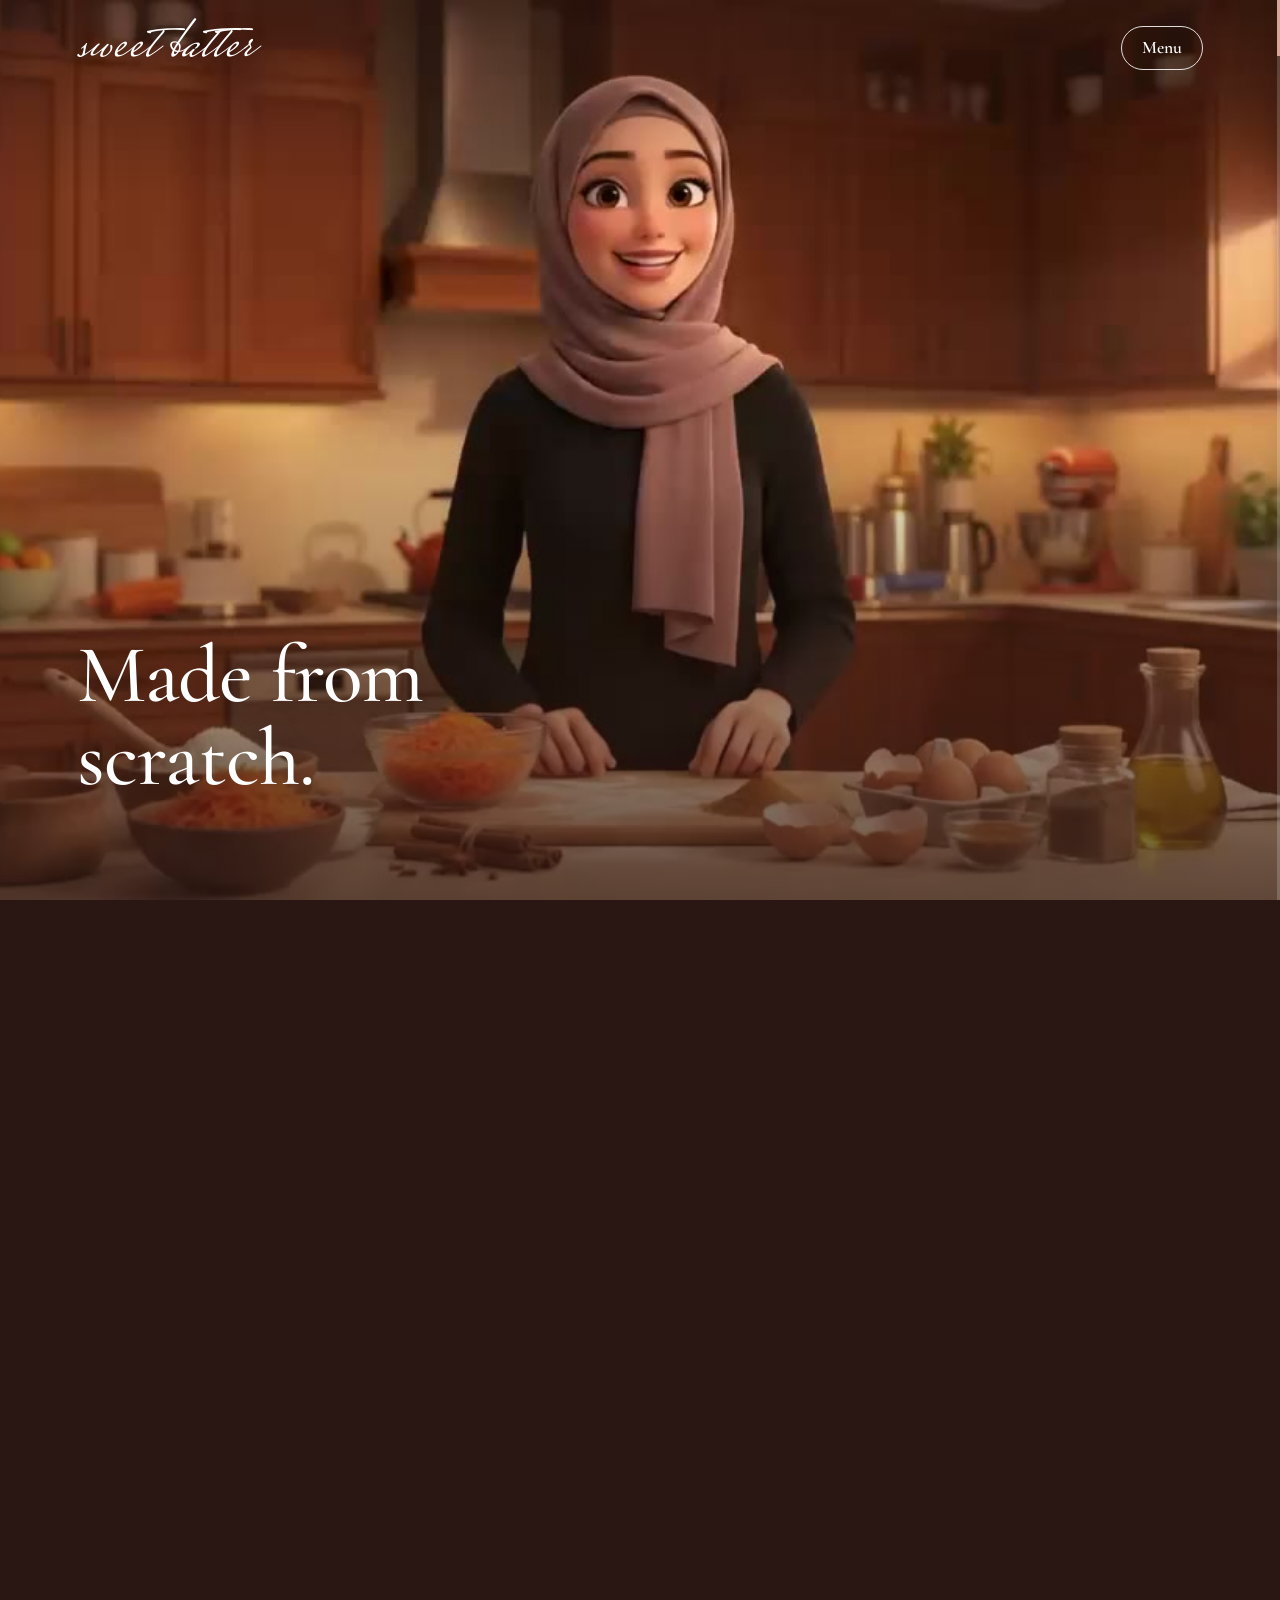
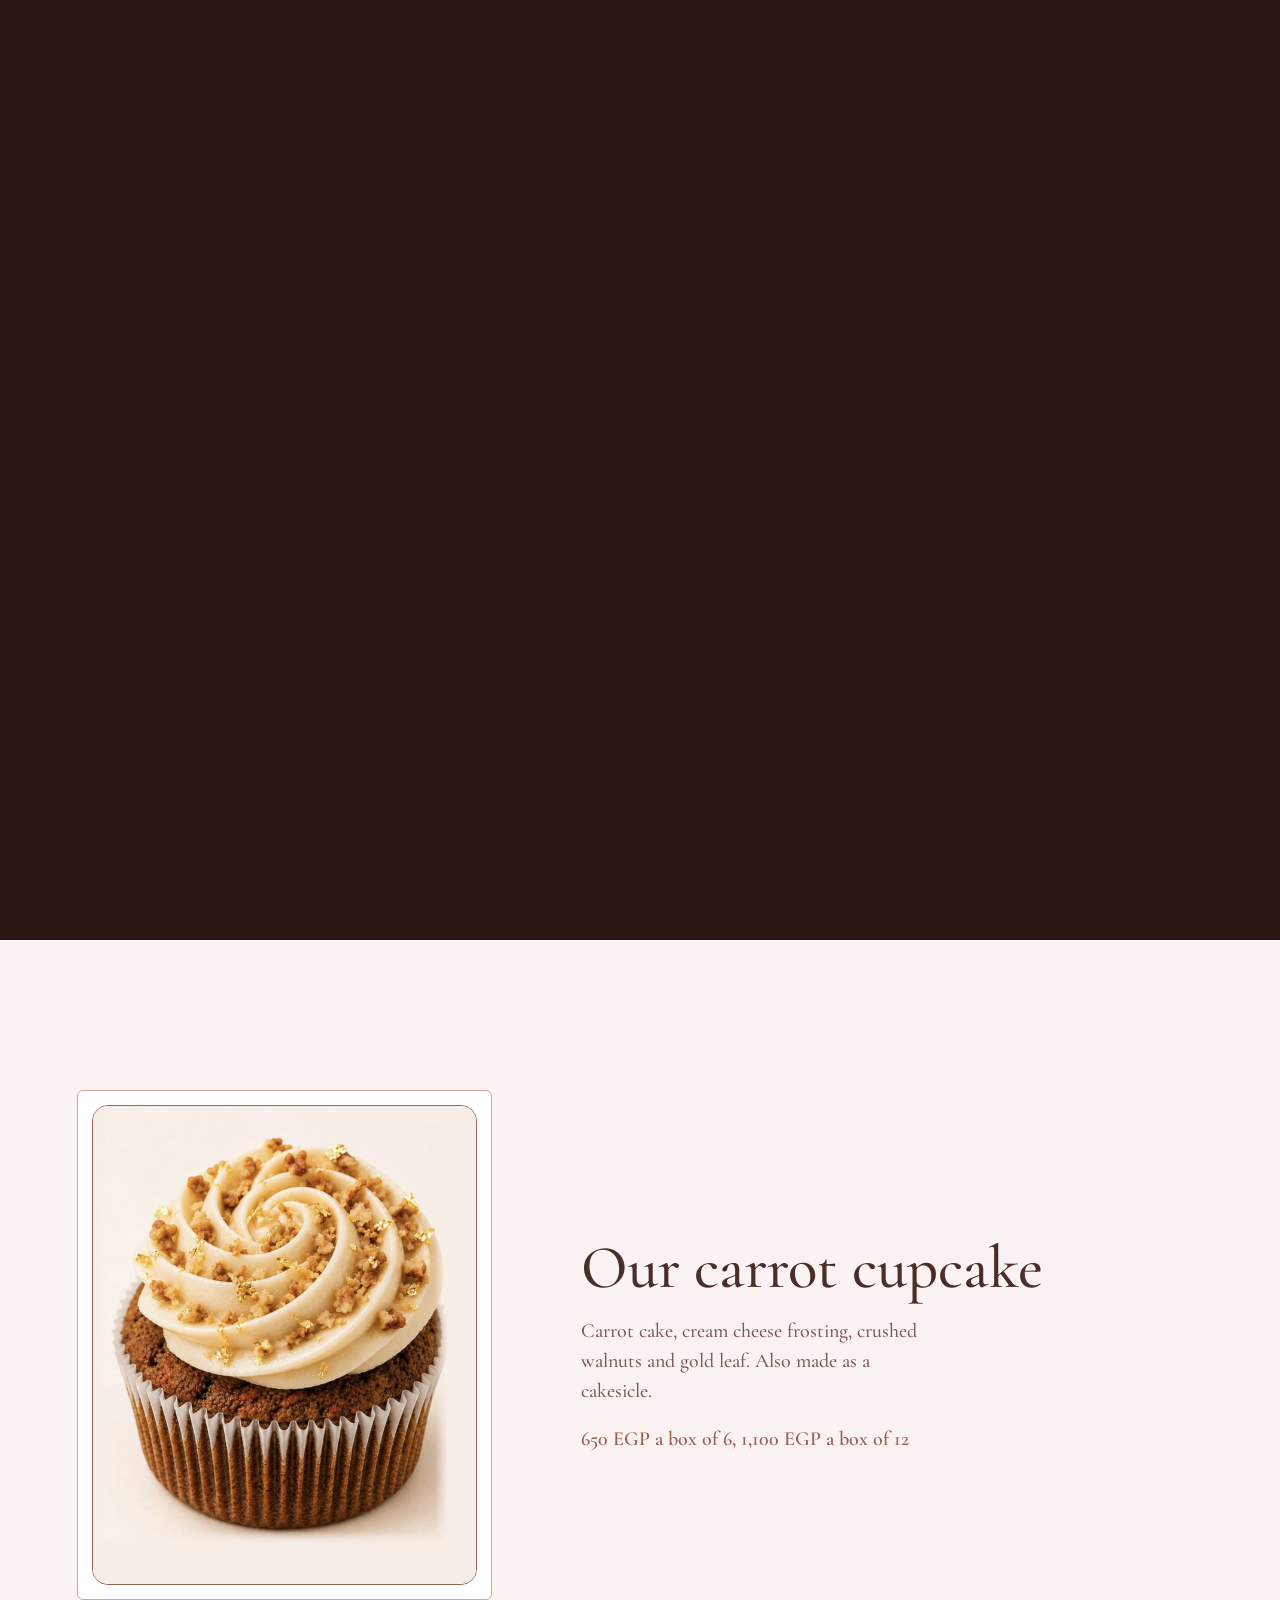
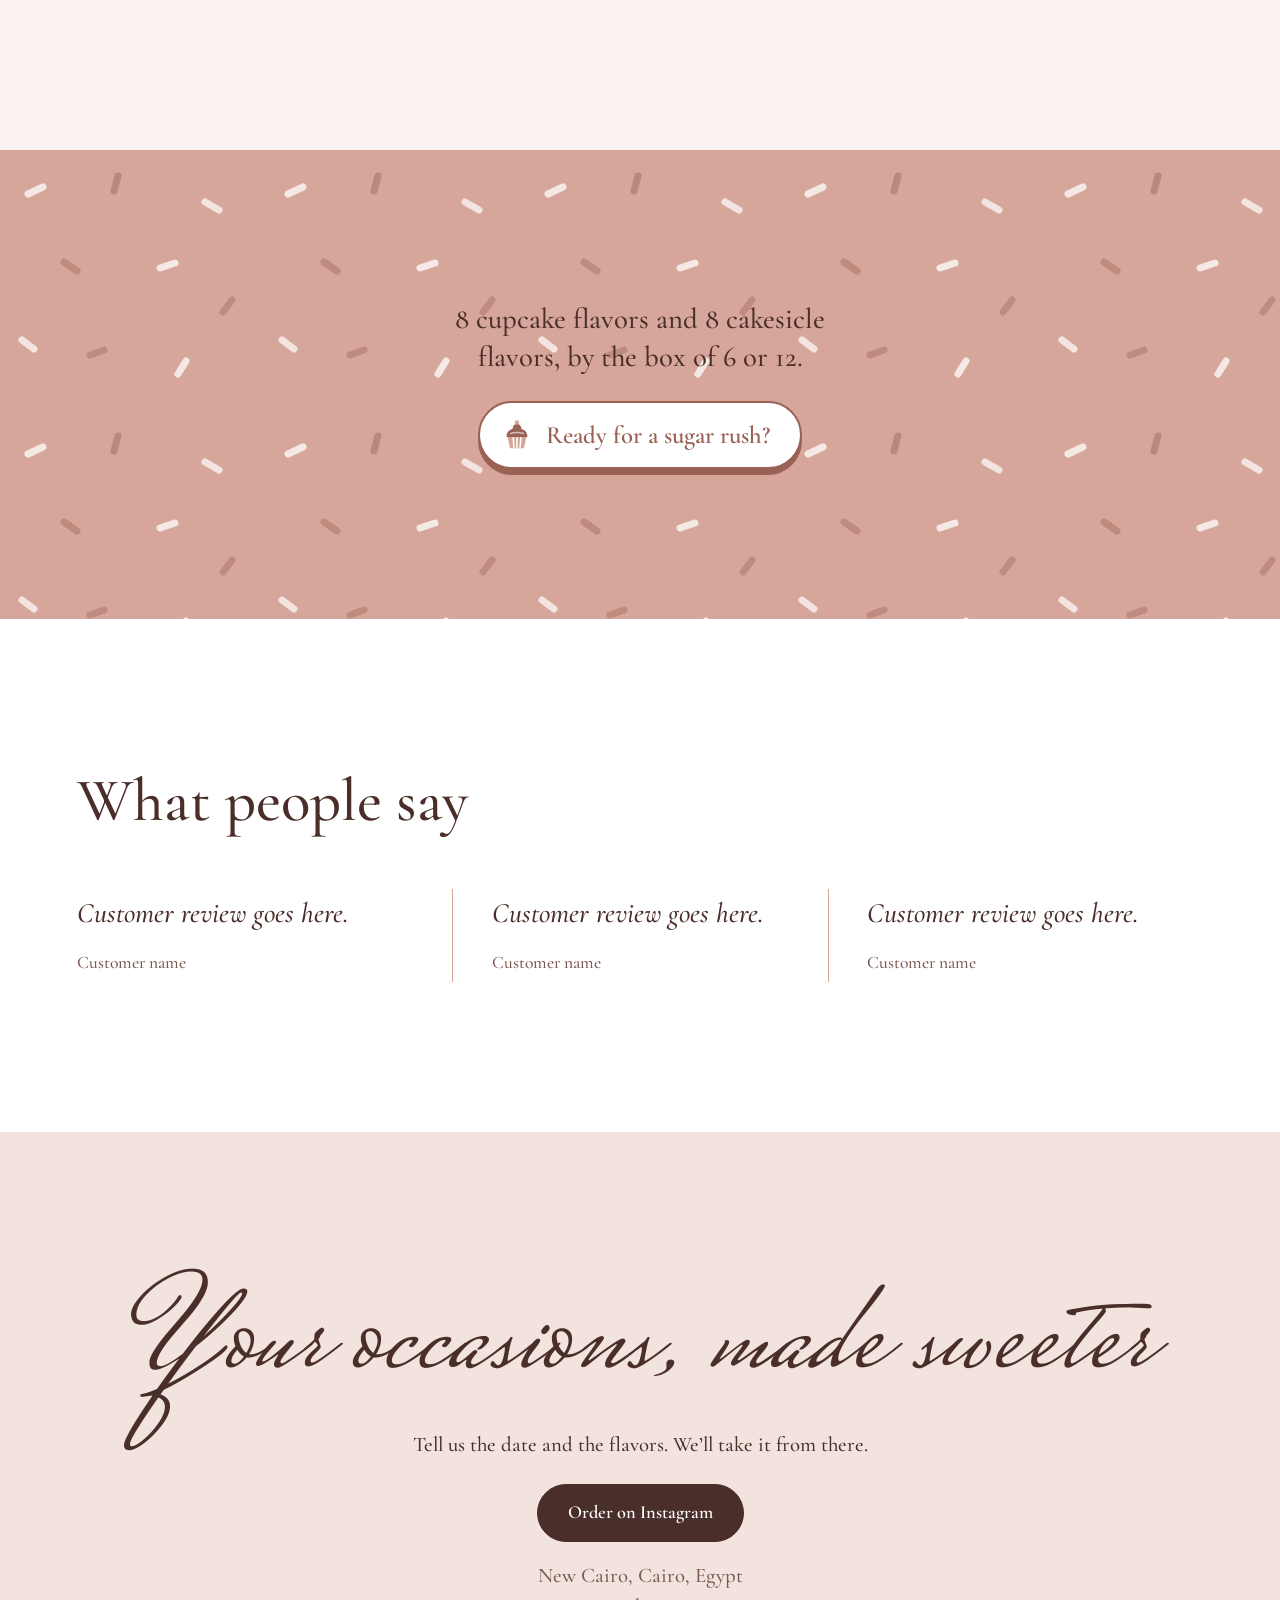
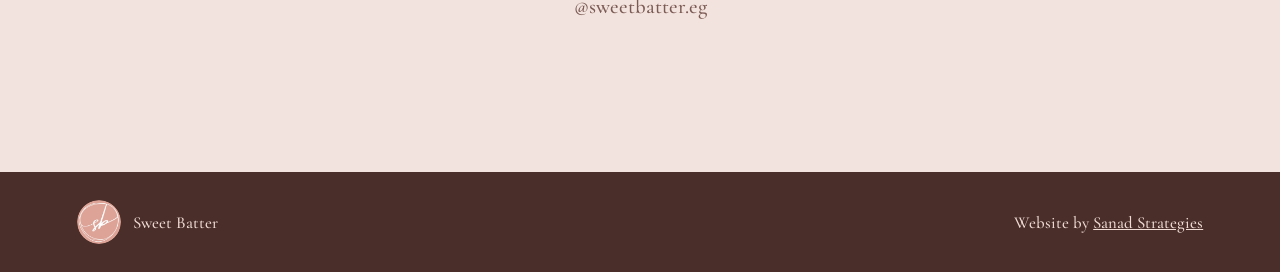
==== index.html @ e83809f3 "Add Sweet Batter website with link to Sanad Strategies in footer Co-Authored-By: Claude Sonnet 5.5 <" ====
<!DOCTYPE html>
<html lang="en">
<head>
<meta charset="utf-8">
<meta name="viewport" content="width=device-width, initial-scale=1, viewport-fit=cover">
<title>Sweet Batter | Premium Cupcakes &amp; Cakesicles in New Cairo</title>
<meta name="description" content="Your occasions, made sweeter. Premium cupcakes and cakesicles in New Cairo, Egypt.">
<meta name="theme-color" content="#d6a69a">
<link rel="icon" href="logo.png">
<link rel="preconnect" href="https://fonts.googleapis.com">
<link rel="preconnect" href="https://fonts.gstatic.com" crossorigin>
<link href="https://fonts.googleapis.com/css2?family=Cormorant+Garamond:ital,wght@0,500;0,600;1,500&family=Mrs+Saint+Delafield&display=swap" rel="stylesheet">
<link rel="stylesheet" href="style.css">
</head>
<body>

<header class="hero" id="hero">
  <div class="stage">
    <video id="vid" muted playsinline preload="auto" poster="poster.jpg" aria-hidden="true" tabindex="-1"></video>
    <a class="mark" href="index.html">sweet batter</a>
    <a class="toplink" href="menu.html">Menu</a>

    <div class="beats">
      <div class="beat on" data-from="0" data-to="0.13">
        <h1>Made from scratch.</h1>
      </div>
      <div class="beat" data-from="0.14" data-to="0.33">
        <h2>Carrot cake batter, folded by hand.</h2>
      </div>
      <div class="beat" data-from="0.34" data-to="0.54">
        <h2>Baked until golden.</h2>
      </div>
      <div class="beat" data-from="0.55" data-to="0.74">
        <h2>Cream cheese frosting, whipped fresh.</h2>
      </div>
      <div class="beat final" data-from="0.78" data-to="1.01">
        <h2>The Baker&rsquo;s Pick</h2>
        <p>Carrot cake, cream cheese frosting, crushed walnuts and gold leaf.</p>
        <a class="sugar" href="menu.html">
          <svg viewBox="0 0 32 32" aria-hidden="true"><path d="M7 17.5 9.6 28.5h12.8L25 17.5z" fill="#d6a69a"/><path d="M12.4 18.5l.7 9.2M16 18.5v9.2M19.6 18.5l-.7 9.2" stroke="#fff" stroke-width="1.4" stroke-linecap="round"/><path d="M6.2 17.8C6 12.6 9.6 11 11.8 10.4 11.7 7.6 13.6 5.6 16 5.6s4.3 2 4.2 4.8c2.2.6 5.8 2.2 5.6 7.4z" fill="#9a6155"/><path d="M10 14.6c3-1.2 9-1.2 12 0" stroke="#fff" stroke-width="1.3" stroke-linecap="round" opacity=".6" fill="none"/><circle cx="16" cy="4.2" r="2.1" fill="#d6a69a"/></svg>
          <span>Ready for a sugar rush?</span>
        </a>
      </div>
    </div>

    <div class="hint" id="hint" aria-hidden="true">Scroll to bake<i></i></div>
    <div class="bar" aria-hidden="true"><b id="barfill"></b></div>
  </div>
</header>

<main>
  <section class="pad" id="signature">
    <div class="wrap feature">
      <div class="frame"><div><img src="cupcake-bakers-pick.jpg" alt="The Baker's Pick carrot cupcake with cream cheese frosting, crushed walnuts and gold leaf" loading="lazy" width="640" height="800"></div></div>
      <div>
        <h2>Our carrot cupcake</h2>
        <p>Carrot cake, cream cheese frosting, crushed walnuts and gold leaf. Also made as a cakesicle.</p>
        <p class="price">650 EGP a box of 6, 1,100 EGP a box of 12</p>
      </div>
    </div>
  </section>

  <section class="pad rush" id="rush">
    <div class="wrap">
      <p>8 cupcake flavors and 8 cakesicle flavors, by the box of 6 or 12.</p>
      <a class="sugar" href="menu.html">
        <svg viewBox="0 0 32 32" aria-hidden="true"><path d="M7 17.5 9.6 28.5h12.8L25 17.5z" fill="#d6a69a"/><path d="M12.4 18.5l.7 9.2M16 18.5v9.2M19.6 18.5l-.7 9.2" stroke="#fff" stroke-width="1.4" stroke-linecap="round"/><path d="M6.2 17.8C6 12.6 9.6 11 11.8 10.4 11.7 7.6 13.6 5.6 16 5.6s4.3 2 4.2 4.8c2.2.6 5.8 2.2 5.6 7.4z" fill="#9a6155"/><path d="M10 14.6c3-1.2 9-1.2 12 0" stroke="#fff" stroke-width="1.3" stroke-linecap="round" opacity=".6" fill="none"/><circle cx="16" cy="4.2" r="2.1" fill="#d6a69a"/></svg>
        <span>Ready for a sugar rush?</span>
      </a>
    </div>
  </section>

  <section class="pad reviews" id="reviews">
    <div class="wrap">
      <h2 class="title">What people say</h2>
      <div class="quotes">
        <!-- EDIT: paste real reviews from the REVIEWS highlight -->
        <figure class="quote"><blockquote>Customer review goes here.</blockquote><cite>Customer name</cite></figure>
        <figure class="quote"><blockquote>Customer review goes here.</blockquote><cite>Customer name</cite></figure>
        <figure class="quote"><blockquote>Customer review goes here.</blockquote><cite>Customer name</cite></figure>
      </div>
    </div>
  </section>

  <section class="pad order" id="order">
    <div class="wrap">
      <div class="script">Your occasions, made sweeter</div>
      <p>Tell us the date and the flavors. We&rsquo;ll take it from there.</p>
      <a class="btn" href="https://ig.me/m/sweetbatter.eg" target="_blank" rel="noopener">Order on Instagram</a>
      <p class="where">New Cairo, Cairo, Egypt<br>@sweetbatter.eg</p>
    </div>
  </section>
</main>

<footer>
  <div class="brand"><img src="logo.png" alt=""><span>Sweet Batter</span></div>
  <span>Website by <a href="https://sanad-strategies.github.io/projects/" style="color:inherit;text-decoration:underline">Sanad Strategies</a></span>
</footer>

<script>
(function(){
  var hero  = document.getElementById('hero');
  var vid   = document.getElementById('vid');
  var hint  = document.getElementById('hint');
  var fill  = document.getElementById('barfill');
  var beats = Array.prototype.slice.call(document.querySelectorAll('.beat'));
  var reduce = window.matchMedia('(prefers-reduced-motion: reduce)').matches;
  var portrait = window.matchMedia('(max-aspect-ratio: 1/1)').matches || window.innerWidth <= 820;

  vid.src = portrait ? 'hero-phone.mp4' : 'hero.mp4';
  vid.load();

  var duration = 0, target = 0, current = 0, unlocked = false;
  function clamp(v,a,b){ return Math.max(a, Math.min(b, v)); }

  function showFinal(){
    document.documentElement.classList.add('static');
    beats.forEach(function(b){ b.classList.toggle('on', b.classList.contains('final')); });
    if (duration) vid.currentTime = Math.max(0, duration - 0.05);
    else vid.addEventListener('loadedmetadata', function(){ vid.currentTime = Math.max(0, vid.duration - 0.05); }, {once:true});
  }

  vid.addEventListener('loadedmetadata', function(){ duration = vid.duration || 0; });
  vid.addEventListener('error', function(){ vid.removeAttribute('src'); });

  if (reduce){ showFinal(); return; }

  /* Mobile browsers only allow seeking after a first user-initiated play. */
  function unlock(){
    if (unlocked) return; unlocked = true;
    var p = vid.play();
    if (p && p.then) p.then(function(){ vid.pause(); }).catch(function(){});
    else vid.pause();
  }
  window.addEventListener('touchstart', unlock, {passive:true, once:true});
  window.addEventListener('pointerdown', unlock, {passive:true, once:true});
  window.addEventListener('scroll', unlock, {passive:true, once:true});

  function readProgress(){
    var total = hero.offsetHeight - window.innerHeight;
    var top = hero.getBoundingClientRect().top;
    return clamp(-top / total, 0, 1);
  }
  function updateBeats(p){
    beats.forEach(function(b){
      var from = parseFloat(b.dataset.from), to = parseFloat(b.dataset.to);
      b.classList.toggle('on', p >= from && p <= to);
    });
    hint.classList.toggle('hide', p > 0.02);
    fill.style.height = (p * 100).toFixed(1) + '%';
  }
  function tick(){
    target = readProgress();
    current += (target - current) * 0.18;
    if (Math.abs(target - current) < 0.0004) current = target;
    if (duration && !vid.seeking){
      var t = current * duration;
      if (Math.abs(vid.currentTime - t) > 0.012) vid.currentTime = t;
    }
    updateBeats(current);
    requestAnimationFrame(tick);
  }
  requestAnimationFrame(tick);
})();
</script>
</body>
</html>
---- style.css ----
/* Sweet Batter — palette comes from the logo: dusty rose and white */
:root{
  --rose:#d6a69a;        /* sampled from the logo */
  --rose-deep:#9a6155;   /* darker rose for text, prices and shadows */
  --rose-soft:#f3e3de;   /* light tint */
  --rose-pale:#fbf3f1;   /* page background */
  --white:#ffffff;
  --ink:#4a2e29;
  --ink-soft:#7a5a53;
  --serif:"Cormorant Garamond", Georgia, "Times New Roman", serif;
  --script:"Mrs Saint Delafield", "Snell Roundhand", cursive;
  --sprinkles:url("data:image/svg+xml,%3Csvg xmlns='http://www.w3.org/2000/svg' width='260' height='260'%3E%3Cg stroke-linecap='round' stroke-width='7'%3E%3Cpath d='M28 44l15-7' stroke='%23fff' stroke-opacity='.75'/%3E%3Cpath d='M118 26l-4 15' stroke='%239a6155' stroke-opacity='.45'/%3E%3Cpath d='M205 52l14 8' stroke='%23fff' stroke-opacity='.7'/%3E%3Cpath d='M64 112l13 9' stroke='%239a6155' stroke-opacity='.4'/%3E%3Cpath d='M160 118l15-5' stroke='%23fff' stroke-opacity='.75'/%3E%3Cpath d='M232 150l-9 12' stroke='%239a6155' stroke-opacity='.4'/%3E%3Cpath d='M22 190l12 9' stroke='%23fff' stroke-opacity='.7'/%3E%3Cpath d='M104 200l-14 5' stroke='%239a6155' stroke-opacity='.4'/%3E%3Cpath d='M178 224l8-13' stroke='%23fff' stroke-opacity='.75'/%3E%3C/g%3E%3C/svg%3E");
}
*{box-sizing:border-box;margin:0;padding:0}
html{scroll-behavior:smooth;-webkit-text-size-adjust:100%}
body{
  background:var(--rose-pale);color:var(--ink);
  font-family:var(--serif);font-weight:500;font-size:1.25rem;line-height:1.5;
  -webkit-font-smoothing:antialiased;
}
a{color:inherit}
img{max-width:100%}
:focus-visible{outline:2px solid var(--rose-deep);outline-offset:3px}

/* ---------- Buttons ---------- */
.btn{
  display:inline-block;margin-top:24px;padding:14px 30px;border-radius:999px;
  background:var(--ink);color:var(--white);text-decoration:none;font-weight:600;font-size:1.15rem;
  border:1px solid var(--ink);transition:background .2s,color .2s;
}
.btn:hover{background:transparent;color:var(--ink)}

/* The "sugar rush" button: a sticker-style pill that presses down */
.sugar{
  display:inline-flex;align-items:center;gap:12px;margin-top:26px;
  padding:15px 30px 15px 20px;border-radius:999px;
  background:var(--white);color:var(--rose-deep);text-decoration:none;
  font-weight:600;font-size:clamp(1.25rem,3.4vw,1.55rem);line-height:1.1;
  border:2px solid var(--rose-deep);
  box-shadow:0 6px 0 var(--rose-deep);
  transition:transform .18s ease, box-shadow .18s ease;
  -webkit-tap-highlight-color:transparent;
}
.sugar svg{width:34px;height:34px;flex:none;transform-origin:50% 90%}
.sugar:hover,.sugar:focus-visible{transform:translateY(-3px) rotate(-1.5deg);box-shadow:0 9px 0 var(--rose-deep)}
.sugar:hover svg,.sugar:focus-visible svg{animation:wiggle .5s ease-in-out}
.sugar:active{transform:translateY(4px);box-shadow:0 2px 0 var(--rose-deep)}
@keyframes wiggle{0%,100%{transform:rotate(0)}25%{transform:rotate(-10deg)}75%{transform:rotate(10deg)}}

/* ---------- Home hero: video scrubbed by scroll ---------- */
.hero{position:relative;height:460vh;background:#2a1613}
.stage{position:sticky;top:0;height:100vh;height:100svh;overflow:hidden}
.stage video{position:absolute;inset:0;width:100%;height:100%;object-fit:cover;background:#2a1613}
.stage::after{
  content:"";position:absolute;inset:0;pointer-events:none;
  background:
    linear-gradient(to top, rgba(42,22,19,.72) 0%, rgba(42,22,19,.25) 38%, rgba(42,22,19,0) 62%),
    linear-gradient(to bottom, rgba(42,22,19,.45) 0%, rgba(42,22,19,0) 22%);
}
.mark{
  position:absolute;z-index:3;top:max(18px,env(safe-area-inset-top));left:clamp(22px,6vw,90px);
  font-family:var(--script);font-size:clamp(2.6rem,6vw,3.8rem);line-height:1;color:var(--white);
  text-shadow:0 2px 18px rgba(0,0,0,.35);text-decoration:none;
}
.toplink{
  position:absolute;z-index:3;top:max(26px,calc(env(safe-area-inset-top) + 8px));right:clamp(22px,6vw,90px);
  padding:8px 20px;border:1.5px solid rgba(255,255,255,.85);border-radius:999px;
  color:var(--white);text-decoration:none;font-weight:600;font-size:1.1rem;
  transition:background .2s,color .2s;
}
.toplink:hover{background:var(--white);color:var(--rose-deep)}
.beats{position:absolute;z-index:3;left:0;right:0;bottom:0}
.beat{
  position:absolute;left:clamp(22px,6vw,90px);right:clamp(22px,6vw,90px);bottom:max(11vh,64px);
  color:var(--white);opacity:0;transform:translateY(14px);
  transition:opacity .55s ease, transform .55s ease;pointer-events:none;
}
.beat.on{opacity:1;transform:none}
.beat h1,.beat h2{
  font-weight:500;font-size:clamp(2.4rem,6.4vw,5.6rem);line-height:1.02;letter-spacing:-.01em;
  max-width:14ch;text-shadow:0 2px 24px rgba(0,0,0,.35);
}
.beat p{margin-top:14px;font-size:clamp(1.15rem,2.1vw,1.5rem);max-width:34ch;color:#fbeae4;text-shadow:0 1px 14px rgba(0,0,0,.4)}
.beat.final.on{pointer-events:auto}
.beat.final h2{font-size:clamp(2.4rem,5.2vw,4.6rem);max-width:12ch}
.hint{
  position:absolute;z-index:3;left:50%;bottom:max(22px,env(safe-area-inset-bottom));transform:translateX(-50%);
  color:var(--white);font-size:1.05rem;display:flex;flex-direction:column;align-items:center;gap:8px;transition:opacity .4s;
}
.hint i{display:block;width:1px;height:34px;background:linear-gradient(var(--white),transparent)}
.hint.hide{opacity:0}
.bar{position:absolute;z-index:3;right:0;top:0;width:3px;height:100%;background:rgba(255,255,255,.18)}
.bar b{display:block;width:100%;height:0;background:var(--rose)}

/* ---------- Sections ---------- */
section.pad{padding:clamp(72px,12vw,150px) clamp(22px,6vw,90px)}
.wrap{max-width:1180px;margin:0 auto}
h2.title{font-weight:500;font-size:clamp(2.2rem,5vw,3.8rem);line-height:1.05;margin-bottom:clamp(32px,5vw,56px)}

.frame{border:1px solid var(--rose);padding:14px;border-radius:6px;background:var(--white)}
.frame div{border:1.5px solid var(--rose-deep);border-radius:16px;overflow:hidden;background:var(--rose-pale)}
.frame img{display:block;width:100%;height:auto}

.feature{display:grid;grid-template-columns:minmax(0,.8fr) minmax(0,1.2fr);gap:clamp(36px,7vw,100px);align-items:center}
.feature h2{font-weight:500;font-size:clamp(2.2rem,5vw,3.8rem);line-height:1.05}
.feature p{margin-top:16px;max-width:36ch;color:var(--ink-soft)}
.feature .price{margin-top:18px;color:var(--rose-deep);font-weight:600}

.rush{background:var(--rose) var(--sprinkles);background-size:260px 260px;text-align:center}
.rush p{max-width:30ch;margin:0 auto;font-size:clamp(1.35rem,3vw,1.8rem);line-height:1.3}

.reviews{background:var(--white)}
.quotes{display:grid;grid-template-columns:repeat(3,minmax(0,1fr))}
.quote{padding:6px clamp(18px,3vw,40px)}
.quote + .quote{border-left:1px solid var(--rose)}
.quote:first-child{padding-left:0}
.quote:last-child{padding-right:0}
.quote blockquote{font-style:italic;font-size:clamp(1.4rem,2.2vw,1.8rem);line-height:1.3}
.quote cite{display:block;margin-top:18px;font-style:normal;color:var(--ink-soft);font-size:1.1rem}

.order{background:var(--rose-soft);text-align:center}
.order .script{font-family:var(--script);font-weight:400;color:var(--ink);font-size:clamp(3.4rem,11vw,8.5rem);line-height:.95}
.order p{margin-top:18px;font-size:1.3rem}
.where{margin-top:26px;font-size:1.1rem;color:var(--ink-soft)}

footer{
  background:var(--ink);color:#f0dcd5;padding:28px clamp(22px,6vw,90px);
  display:flex;align-items:center;justify-content:space-between;gap:18px;flex-wrap:wrap;font-size:1.05rem;
}
footer .brand{display:flex;align-items:center;gap:12px}
footer img{width:44px;height:44px;border-radius:50%;display:block}

/* ---------- Menu page ---------- */
.topbar{
  display:flex;align-items:center;justify-content:space-between;gap:16px;
  padding:14px clamp(22px,6vw,90px);background:var(--rose-pale);
  border-bottom:1px solid var(--rose-soft);
}
.topbar .brand{display:flex;align-items:center;gap:12px;text-decoration:none}
.topbar .brand img{width:46px;height:46px;border-radius:50%;display:block}
.topbar .brand span{font-family:var(--script);font-size:2.4rem;line-height:1;color:var(--rose-deep);white-space:nowrap}
.pill-link{padding:9px 20px;border:1.5px solid var(--rose-deep);border-radius:999px;color:var(--rose-deep);text-decoration:none;font-weight:600;font-size:1.05rem;white-space:nowrap;transition:background .2s,color .2s}
.pill-link:hover{background:var(--rose-deep);color:var(--white)}

.intro{padding:clamp(48px,8vw,100px) clamp(22px,6vw,90px) 0}
.intro h1{font-weight:500;font-size:clamp(2.8rem,8vw,6rem);line-height:1}
.intro p{margin-top:14px;color:var(--ink-soft);max-width:40ch}
.tabs{display:flex;gap:10px;margin-top:28px;position:sticky;top:0;z-index:5;padding:12px 0;background:var(--rose-pale)}
.tabs a{padding:8px 22px;border-radius:999px;background:var(--white);border:1.5px solid var(--rose);text-decoration:none;font-weight:600;font-size:1.1rem;transition:background .2s,border-color .2s}
.tabs a:hover{background:var(--rose-soft);border-color:var(--rose-deep)}

.group{padding:clamp(34px,6vw,70px) clamp(22px,6vw,90px) 0}
.group h2{font-weight:500;font-size:clamp(2rem,4.5vw,3.2rem);line-height:1;display:flex;align-items:center;gap:18px;margin-bottom:clamp(22px,4vw,40px);scroll-margin-top:84px}
.group h2::after{content:"";flex:1;height:1px;background:var(--rose)}
.grid{display:grid;grid-template-columns:repeat(4,minmax(0,1fr));gap:clamp(28px,4vw,48px) clamp(18px,2.6vw,34px)}
.item .shot{border-radius:18px;overflow:hidden;background:var(--white);border:1px solid var(--rose-soft)}
.item.feat .shot{border:2px solid var(--rose-deep)}
.item .shot img{display:block;width:100%;height:auto;aspect-ratio:4/5;object-fit:cover}
.item h3{margin-top:14px;font-weight:600;font-size:1.55rem;line-height:1.1}
.item .ing{margin-top:6px;font-size:1.05rem;line-height:1.35;color:var(--ink-soft)}
.prices{display:flex;gap:18px;margin-top:12px;flex-wrap:wrap}
.prices div{display:flex;flex-direction:column}
.prices dt{font-size:.95rem;color:var(--ink-soft)}
.prices dd{font-weight:600;font-size:1.2rem;color:var(--rose-deep)}

.menu-end{margin-top:clamp(56px,9vw,110px);padding:clamp(56px,9vw,100px) clamp(22px,6vw,90px);background:var(--rose) var(--sprinkles);background-size:260px 260px;text-align:center}
.menu-end h2{font-weight:500;font-size:clamp(2.2rem,5vw,3.6rem);line-height:1.05}
.menu-end p{margin-top:12px;font-size:1.3rem}

/* ---------- Phone ---------- */
@media (max-width:980px){
  .grid{grid-template-columns:repeat(2,minmax(0,1fr))}
}
@media (max-width:480px){
  .topbar .brand span{display:none}
}
@media (max-width:820px){
  body{font-size:1.2rem}
  .hero{height:420vh}
  .beat{bottom:max(15vh,96px)}
  .bar{width:2px}
  .feature{grid-template-columns:1fr}
  .quotes{grid-template-columns:1fr}
  .quote,.quote:first-child,.quote:last-child{padding:26px 0}
  .quote + .quote{border-left:0;border-top:1px solid var(--rose)}
  .quote:first-child{padding-top:0}
  .topbar .brand span{font-size:1.9rem}
  .topbar .brand img{width:40px;height:40px}
  .pill-link{padding:8px 14px;font-size:.98rem}
  .item h3{font-size:1.35rem}
  .item .ing{font-size:1rem}
  .prices{display:grid;grid-template-columns:auto auto;justify-content:start;gap:4px 14px}
  .prices dd{font-size:1.02rem;white-space:nowrap}
}

/* ---------- Reduced motion ---------- */
.static .hero{height:auto}
.static .stage{position:relative}
.static .beat:not(.final){display:none}
.static .hint,.static .bar{display:none}
@media (prefers-reduced-motion:reduce){
  html{scroll-behavior:auto}
  .beat{transition:none}
  .sugar,.sugar:hover,.sugar:active{transition:none;transform:none}
  .sugar:hover svg,.sugar:focus-visible svg{animation:none}
}
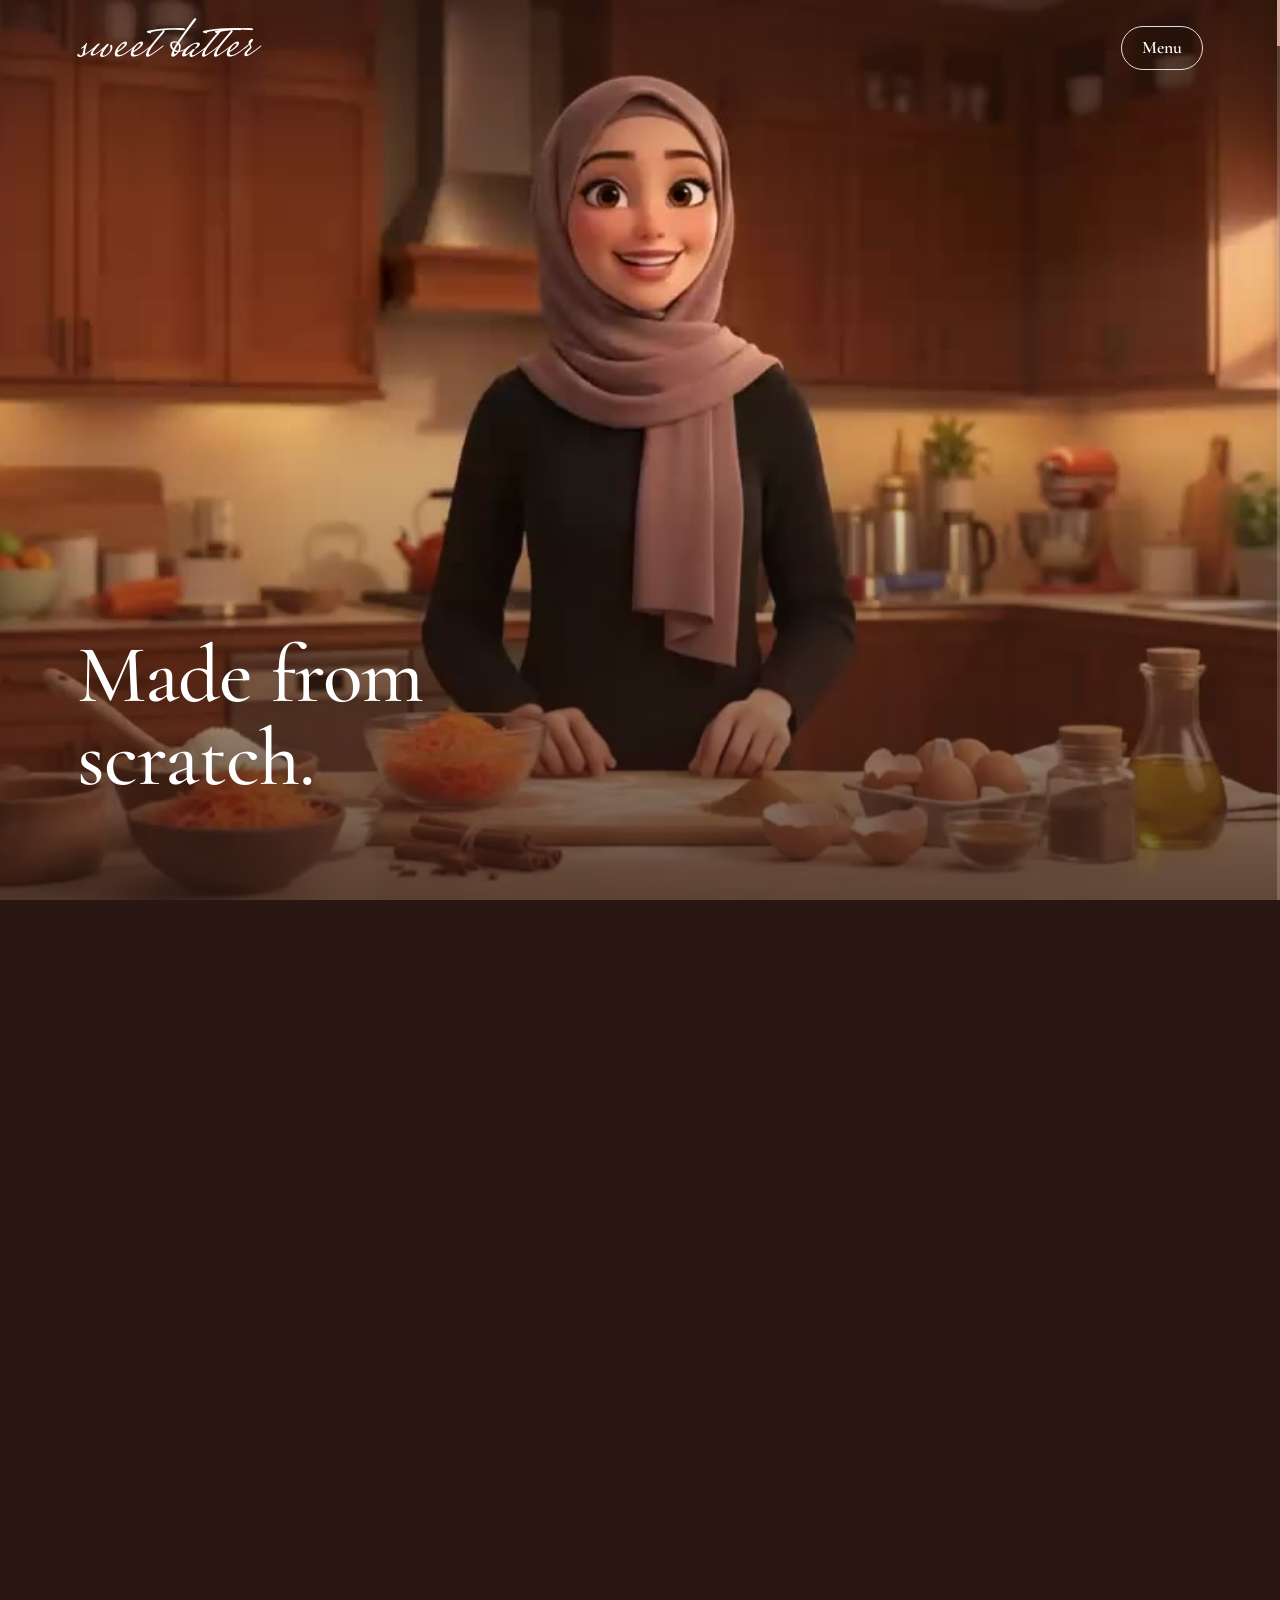
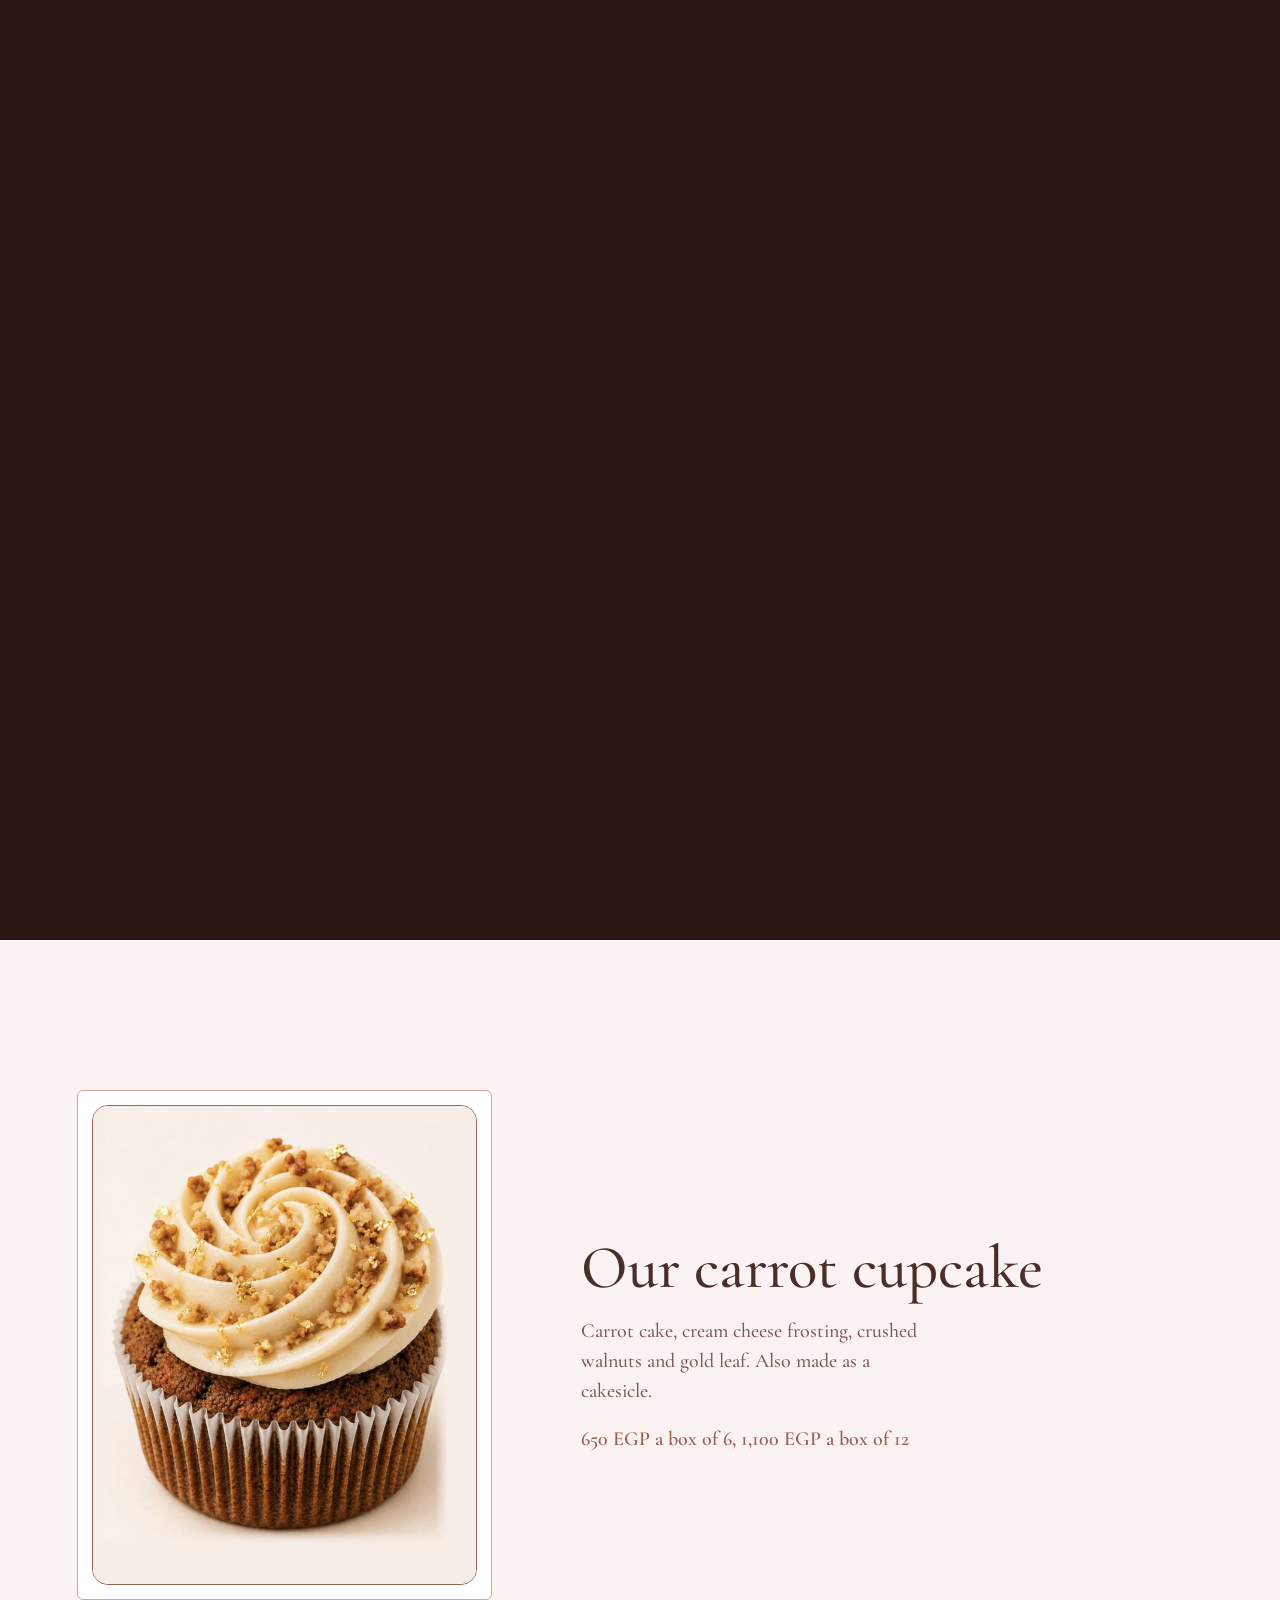
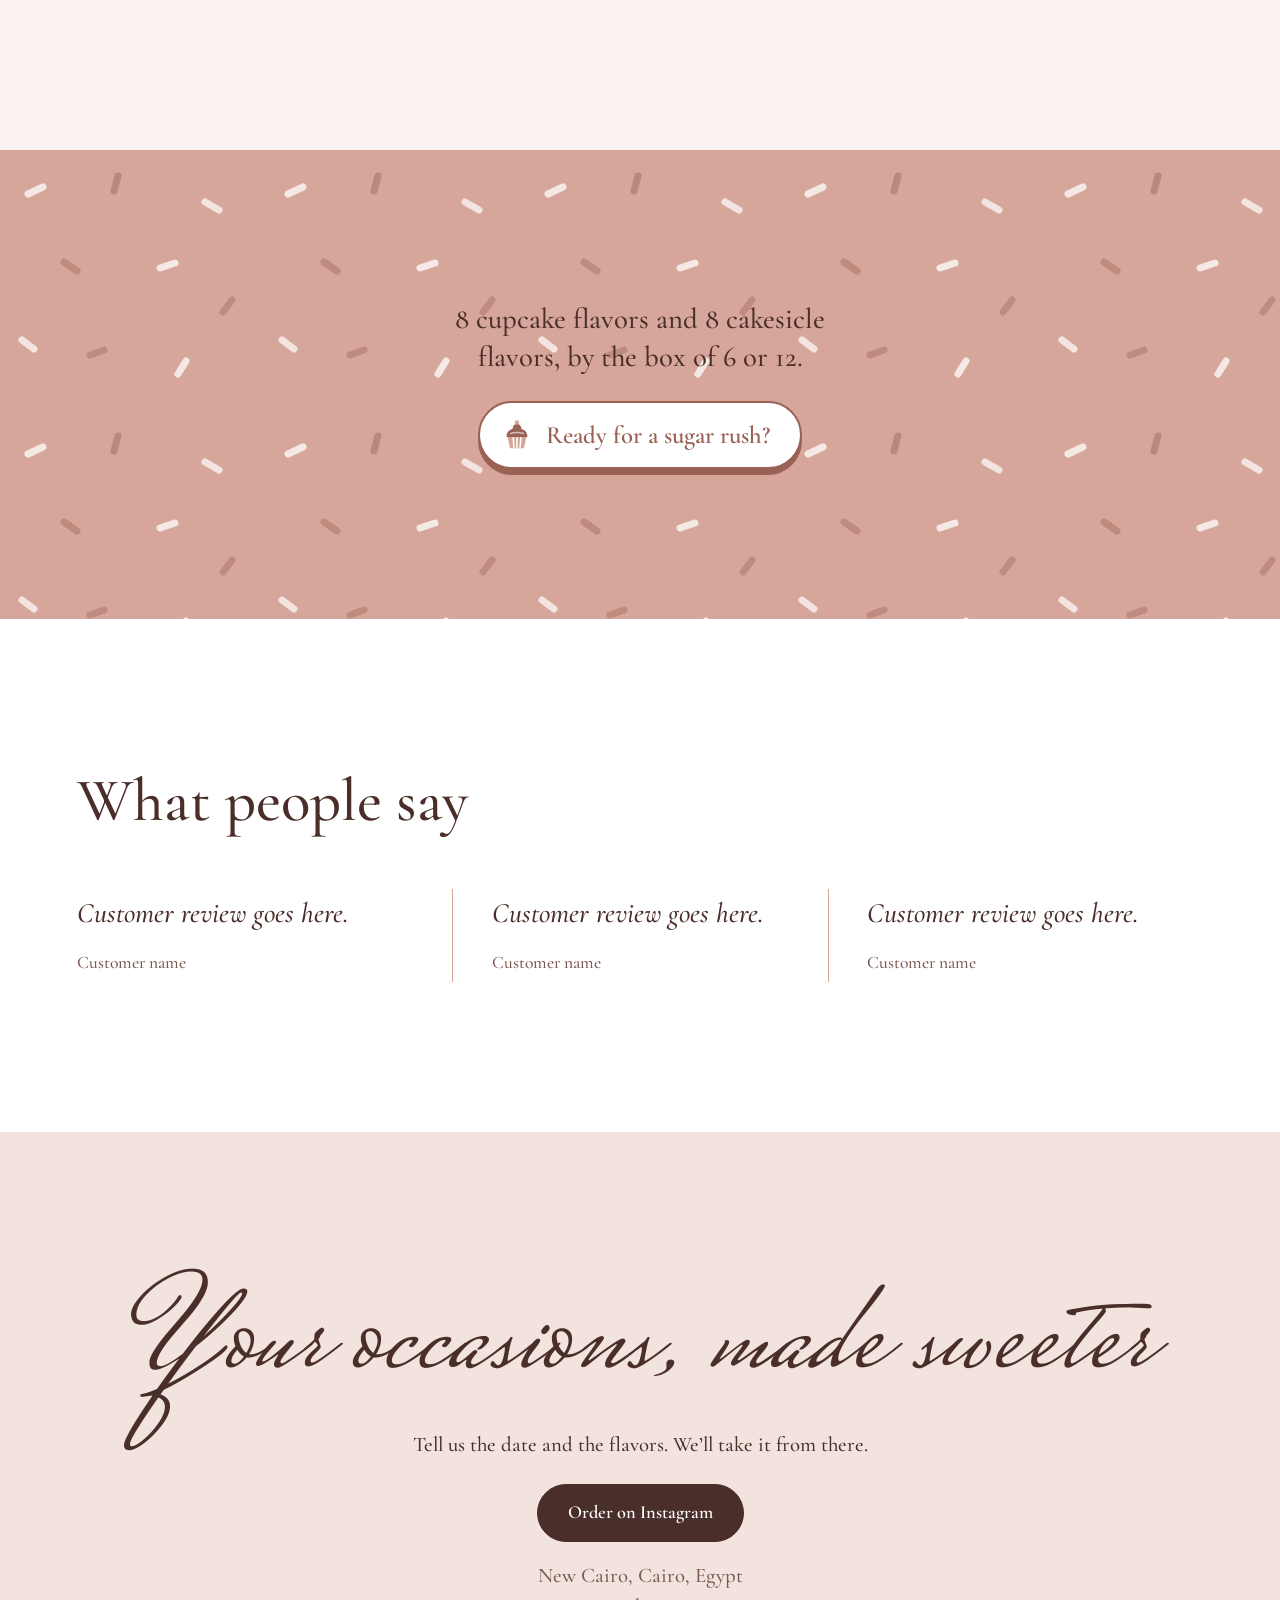
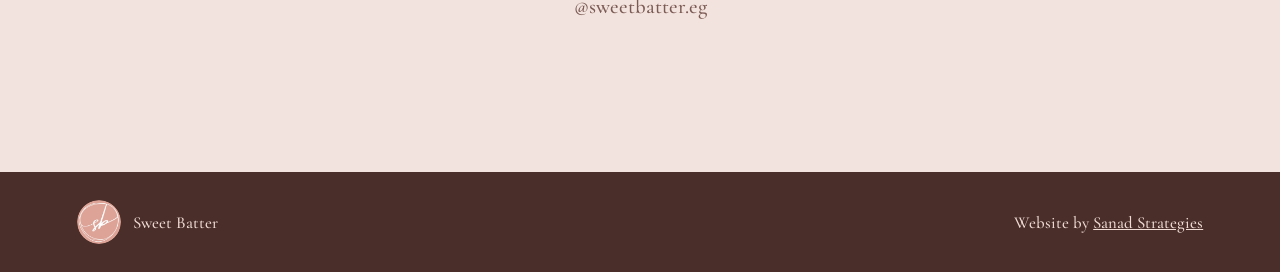
==== commit 7fd93b84: "Add Cloudflare Web Analytics Co-Authored-By: Claude Opus 5.5 <noreply@anthropic.com> Claude-Session:" ====
--- a/index.html
+++ b/index.html
@@ -94,7 +94,7 @@
 
 <footer>
   <div class="brand"><img src="logo.png" alt=""><span>Sweet Batter</span></div>
-  <span>Website by <a href="https://sanad-strategies.github.io/projects/" style="color:inherit;text-decoration:underline">Sanad Strategies</a></span>
+  <span>Website by <a href="https://sanad-strategies.com/" style="color:inherit;text-decoration:underline">Sanad Strategies</a></span>
 </footer>
 
 <script>
@@ -163,5 +163,6 @@
   requestAnimationFrame(tick);
 })();
 </script>
+<!-- Cloudflare Web Analytics --><script type='module' src='https://static.cloudflareinsights.com/beacon.min.js' data-cf-beacon='{"token": "be84ea1fd5b64f1d8b144b6c0d25bad8"}'></script><!-- End Cloudflare Web Analytics -->
 </body>
 </html>
